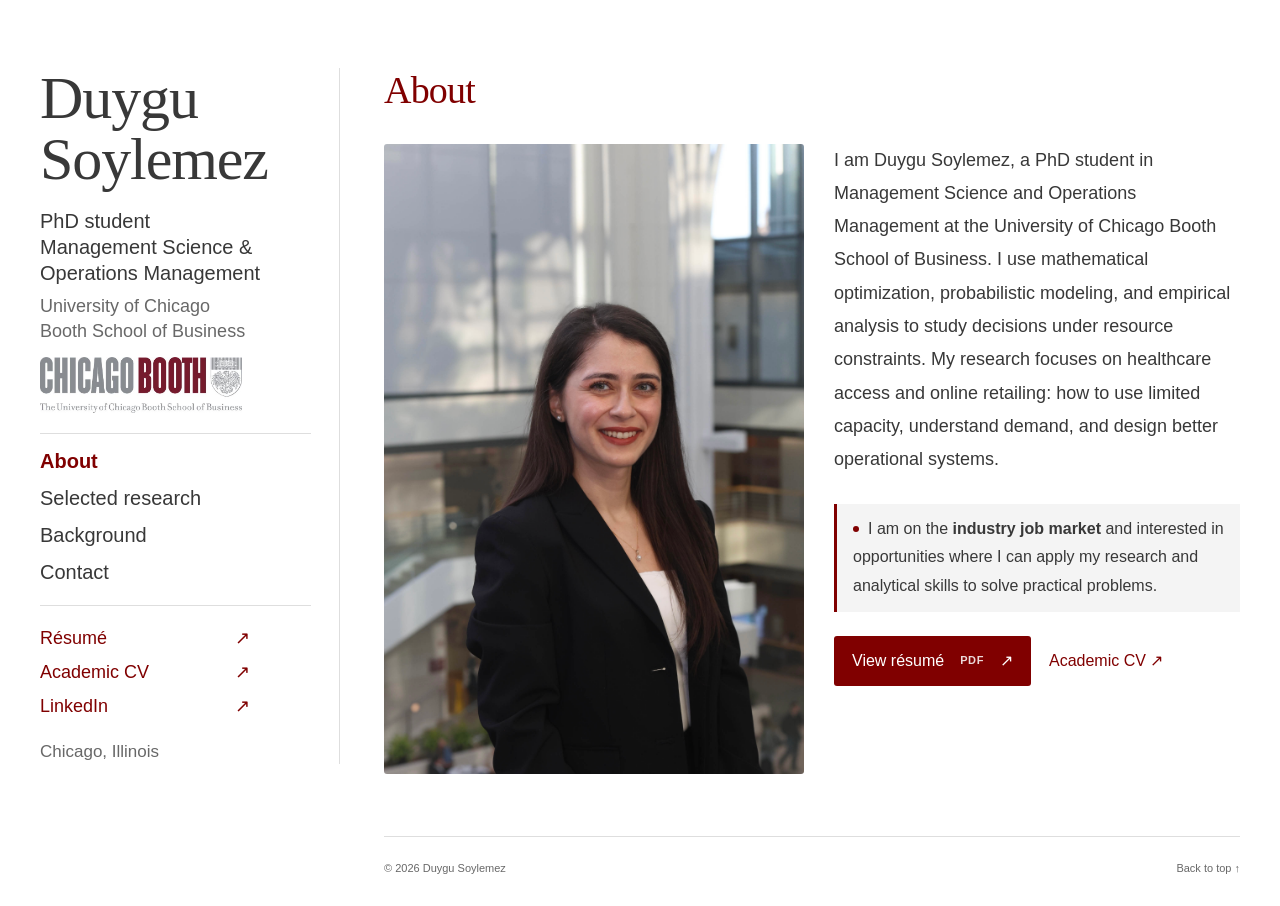
==== index.html @ d3eda1b7 "Add files via upload Publish personal website" ====
<!doctype html>
<html lang="en">
<head>
  <meta charset="utf-8">
  <meta name="viewport" content="width=device-width, initial-scale=1">
  <meta name="description" content="Duygu Soylemez is a PhD student at Chicago Booth working on data-driven optimization, healthcare operations, and online retailing. Open to industry opportunities that draw on research and analytical skills.">
  <meta name="theme-color" content="#800000">
  <title>Duygu Soylemez | Chicago Booth</title>
  <link rel="icon" type="image/svg+xml" href="data:image/svg+xml,%3Csvg xmlns='http://www.w3.org/2000/svg' viewBox='0 0 64 64'%3E%3Crect width='64' height='64' rx='12' fill='%23800000'/%3E%3Ctext x='32' y='43' font-family='Georgia,serif' font-size='35' text-anchor='middle' fill='white'%3ED%3C/text%3E%3C/svg%3E">
  <link rel="stylesheet" href="styles.css">
</head>
<body id="top">
  <a class="skip-link" href="#main">Skip to content</a>
  <div class="layout">
    <aside class="sidebar" aria-label="Profile and navigation">
      <a class="wordmark" href="index.html">Duygu <br>Soylemez</a>
      <p class="affiliation">PhD student <br>Management Science &amp; <br>Operations Management</p>
      <p class="institution">University of Chicago <br>Booth School of Business</p>
      <img class="booth-logo" src="boothlogo.jpg" alt="University of Chicago Booth School of Business logo" width="735" height="203">
      <nav aria-label="Main navigation">
        <a href="index.html" aria-current="page">About</a>
        <a href="research.html">Selected research</a>
        <a href="background.html">Background</a>
        <a href="contact.html">Contact</a>
      </nav>
      <div class="sidebar-links">
        <a href="cv/resume.pdf">Résumé <span aria-hidden="true">↗</span><span class="sr-only"> (PDF)</span></a>
        <a href="cv/academic_cv.pdf">Academic CV <span aria-hidden="true">↗</span><span class="sr-only"> (PDF)</span></a>
        <a href="https://www.linkedin.com/in/dsoylemez">LinkedIn <span aria-hidden="true">↗</span></a>
      </div>
      <p class="location">Chicago, Illinois</p>
    </aside>

    <main id="main">
      <section class="about" id="about" aria-labelledby="about-title">
        <h1 class="page-title" id="about-title">About</h1>
        <div class="about-profile">
          <img class="portrait" src="DuyguSoylemez-060_Rotus_Dogal.jpg" alt="Duygu Soylemez" width="2000" height="3000" fetchpriority="high">
          <div class="about-copy">
            <p>I am Duygu Soylemez, a PhD student in Management Science and Operations Management at the University of Chicago Booth School of Business. I use mathematical optimization, probabilistic modeling, and empirical analysis to study decisions under resource constraints. My research focuses on healthcare access and online retailing: how to use limited capacity, understand demand, and design better operational systems.</p>
            <p class="job-market"><span class="status-dot" aria-hidden="true"></span>I am on the <strong>industry job market</strong> and interested in opportunities where I can apply my research and analytical skills to solve practical problems.</p>
            <div class="actions">
              <a class="button" href="cv/resume.pdf">View résumé <span class="file-type">PDF</span><span aria-hidden="true">↗</span></a>
              <a class="text-link" href="cv/academic_cv.pdf">Academic CV <span aria-hidden="true">↗</span><span class="sr-only"> (PDF)</span></a>
            </div>
          </div>
        </div>
      </section>
      <footer><span>© 2026 Duygu Soylemez</span><a href="#top">Back to top ↑</a></footer>
    </main>
  </div>
</body>
</html>
---- styles.css ----
:root {
  color-scheme:light;
  --paper:#ffffff;
  --ink:#383838;
  --muted:#686868;
  --accent:#800000;
  --line:#dedede;
  --wash:#f4f4f4;
  --serif:Georgia,'Times New Roman',serif;
  --sans:-apple-system,BlinkMacSystemFont,'Segoe UI',sans-serif
}
* {
  box-sizing:border-box
}
html {
  scroll-behavior:smooth;
  scroll-padding-top:38px
}
body {
  margin:0;
  background:var(--paper);
  color:var(--ink);
  font-family:var(--sans);
  font-size:16px;
  line-height:1.75;
  -webkit-font-smoothing:antialiased
}
a {
  color:var(--accent);
  text-decoration-thickness:1px;
  text-underline-offset:4px
}
a:hover {
  text-decoration:underline
}
a:focus-visible,summary:focus-visible {
  outline:3px solid var(--accent);
  outline-offset:5px;
  border-radius:2px
}
p {
  margin:0 0 18px
}
strong {
  font-weight:600
}
h1,h2,h3,h4 {
  margin:0;
  color:var(--ink)
}
h1,h2,h3 {
  font-family:var(--serif);
  font-weight:400
}
h1 {
  font-size:clamp(35px,3.8vw,49px);
  line-height:1.15;
  letter-spacing:-1.5px;
  margin:0 0 28px
}
h2 {
  font-size:29px;
  line-height:1.3;
  letter-spacing:-.65px
}
h3 {
  font-size:25px;
  line-height:1.3;
  letter-spacing:-.4px;
  margin:12px 0 16px
}
.layout {
  display:grid;
  grid-template-columns:300px minmax(0,1fr);
  gap:44px;
  max-width:1480px;
  padding:68px 40px 0;
  margin:auto
}
.sidebar {
  position:sticky;
  top:62px;
  align-self:start;
  padding-right:28px;
  border-right:1px solid var(--line)
}
.wordmark {
  display:block;
  color:var(--ink);
  font-family:var(--serif);
  font-size:60px;
  line-height:1.02;
  letter-spacing:-1.1px;
  text-decoration:none
}
.wordmark:hover {
  text-decoration:none
}
.affiliation {
  font-size:20px;
  line-height:1.3;
  margin:18px 0 8px
}
.institution {
  font-size:18px;
  color:var(--muted);
  line-height:1.35;
  margin-bottom:0
}
.booth-logo {
  display:block;
  width:202px;
  max-width:100%;
  height:auto;
  margin-top:14px
}
.sidebar nav {
  display:grid;
  gap:5px;
  margin:20px 0;
  padding:14px 0;
  border-top:1px solid var(--line);
  border-bottom:1px solid var(--line)
}
.sidebar nav a {
  width:fit-content;
  min-height:32px;
  color:var(--ink);
  font-size:20px;
  line-height:1.35;
  text-decoration:none
}
.sidebar nav a:hover {
  color:var(--accent);
  text-decoration:underline
}
.sidebar nav a[aria-current="page"] {
  color:var(--accent);
  font-weight:600
}
.sidebar-links {
  display:grid;
  gap:6px
}
.sidebar-links a {
  font-size:18px;
  line-height:1.4;
  text-decoration:none;
  display:flex;
  justify-content:space-between;
  max-width:210px;
  min-height:28px
}
.sidebar-links a:hover {
  text-decoration:underline
}
.location {
  margin:18px 0 0;
  font-size:17px;
  line-height:1.4;
  color:var(--muted)
}
main {
  min-width:0
}
.eyebrow {
  font-size:11px;
  font-weight:600;
  letter-spacing:2.5px;
  color:var(--accent);
  margin:0 0 24px
}
.intro {
  font-size:18px;
  line-height:1.7
}
.job-market {
  font-size:16px;
  line-height:1.8;
  border-left:3px solid var(--accent);
  padding:11px 16px;
  margin:27px 0 23px;
  background:var(--wash)
}
.status-dot {
  display:inline-block;
  width:6px;
  height:6px;
  border-radius:50%;
  background:var(--accent);
  margin-right:9px;
  vertical-align:2px
}
.actions {
  display:flex;
  align-items:center;
  flex-wrap:wrap;
  gap:24px;
  margin-top:24px
}
.button {
  display:inline-flex;
  align-items:center;
  gap:16px;
  background:var(--accent);
  color:white;
  padding:11px 18px;
  font-size:16px;
  min-height:46px;
  border-radius:3px;
  text-decoration:none
}
.button:hover {
  background:#650000;
  text-decoration:none
}
.file-type {
  font-size:11px;
  font-weight:600;
  letter-spacing:.6px;
  opacity:.85
}
.text-link {
  font-size:16px;
  text-decoration:none
}
.text-link:hover {
  text-decoration:underline
}
section {
  scroll-margin-top:32px
}
section+section {
  margin-top:65px
}
.about {
  padding-top:0
}
.page-title {
  color:var(--accent);
  font-size:38px;
  line-height:1.2;
  letter-spacing:-.8px;
  margin:0 0 30px
}
.section-heading .page-title {
  margin:0
}
.about-profile {
  display:grid;
  grid-template-columns:420px minmax(0,1fr);
  align-items:start;
  gap:30px
}
.portrait {
  display:block;
  width:100%;
  height:auto;
  border-radius:3px
}
.about-copy {
  min-width:0
}
.about-copy > p:not(.job-market) {
  font-size:18px;
  line-height:1.85;
  margin:0
}
.about-copy .actions {
  gap:12px 18px
}
.section-heading {
  display:flex;
  justify-content:space-between;
  align-items:baseline;
  gap:18px;
  border-bottom:1px solid var(--ink);
  padding-bottom:16px;
  margin-bottom:0
}
.section-heading>span {
  font-size:11px;
  letter-spacing:1px;
  color:var(--muted)
}
.project {
  padding:29px 0 32px;
  border-bottom:1px solid var(--line)
}
.project:last-child {
  padding-bottom:0;
  border-bottom:0
}
.project-meta {
  display:flex;
  align-items:baseline;
  gap:12px;
  justify-content:space-between;
  flex-wrap:wrap;
  font-size:10px;
  line-height:1.6;
  color:var(--muted)
}
.project-meta>span:first-child {
  font-weight:600;
  letter-spacing:1.4px;
  color:var(--accent)
}
.project-meta .project-category,.background-heading {
  font-size:29px;
  line-height:1.3;
  letter-spacing:0;
  color:var(--accent);
  margin:0
}
.project p {
  font-size:15px;
  line-height:1.8;
  margin-bottom:14px
}
.paper-entry {
  display:flex;
  flex-wrap:wrap;
  align-items:center;
  gap:24px 28px;
  border-left:3px solid var(--accent);
  padding:4px 0 4px 18px;
  margin:22px 0 26px
}
.paper-copy {
  flex:1 1 320px;
  min-width:0
}
.paper-icon {
  display:block;
  flex:0 0 200px;
  width:200px;
  max-width:100%;
  height:200px;
  object-fit:contain
}
.paper-entry .paper-type {
  color:var(--accent);
  font-size:12px;
  font-weight:600;
  letter-spacing:1px;
  text-transform:uppercase;
  margin:0 0 8px
}
.paper-entry h4 {
  font-family:var(--serif);
  font-size:23px;
  line-height:1.4;
  font-weight:400;
  margin:0 0 9px
}
.paper-entry .paper-authors {
  margin:0 0 3px
}
.paper-entry .paper-status {
  color:var(--muted);
  font-size:14px;
  margin:0
}
.paper-entry .paper-link {
  font-size:14px;
  margin:10px 0 0
}
.research-presentations {
  margin:24px 0
}
.research-presentations h4,.related-commentary h4 {
  font-size:14px;
  font-weight:600;
  margin:0 0 8px
}
.research-presentations ul {
  margin:0;
  padding-left:20px;
  font-size:14px;
  line-height:1.8
}
.related-commentary {
  border-top:1px solid var(--line);
  margin-top:22px;
  padding-top:18px
}
.related-commentary p {
  font-size:14px;
  margin:0 0 6px
}
.related-commentary .commentary-credit {
  color:var(--muted);
  font-size:13px
}
.related-commentary p:last-child {
  margin-bottom:0
}
.methods {
  display:flex;
  flex-wrap:wrap;
  gap:7px 9px;
  list-style:none;
  padding:0;
  margin:20px 0 21px
}
.methods li {
  font-size:11px;
  line-height:1.5;
  border:1px solid var(--line);
  border-radius:3px;
  padding:4px 8px;
  color:var(--muted)
}
details {
  margin-top:14px
}
summary {
  list-style:none;
  cursor:pointer;
  display:flex;
  align-items:center;
  justify-content:space-between;
  color:var(--accent);
  font-size:13px;
  min-height:36px;
  width:100%;
  max-width:286px
}
summary::-webkit-details-marker {
  display:none
}
summary span {
  font-size:18px;
  line-height:1
}
details[open] summary span {
  transform:rotate(45deg)
}
.detail-body {
  padding:15px 0 2px
}
.detail-body p {
  font-size:14px
}
.research-note {
  color:var(--muted);
  font-size:12px!important
}
.background-grid {
  display:grid;
  grid-template-columns:1fr 1fr;
  gap:38px;
  margin-top:28px
}
.background-heading {
  margin-bottom:22px
}
.education-item {
  margin-bottom:25px
}
.education-date {
  font-size:12px;
  letter-spacing:1px;
  color:var(--muted);
  margin:0 0 6px
}
.education-item h3 {
  margin:0 0 12px
}
.education-item p:not(.education-date) {
  font-size:15px;
  line-height:1.8;
  margin-bottom:6px
}
.muted {
  color:var(--muted)
}
.toolkit {
  margin:0
}
.toolkit dt {
  font-family:var(--serif);
  font-size:25px;
  font-weight:400;
  line-height:1.3;
  letter-spacing:-.4px;
  margin-bottom:12px
}
.toolkit dd {
  font-size:15px;
  margin:0 0 24px;
  line-height:1.8
}
.experience-note {
  border-top:1px solid var(--line);
  padding-top:25px;
  margin-top:7px
}
.experience-note p {
  font-size:15px;
  line-height:1.8;
  margin-bottom:0
}
.contact .section-heading {
  margin-bottom:28px
}
.contact .contact-intro {
  font-size:22px;
  line-height:1.7;
  max-width:850px;
  margin:0 0 36px
}
.contact-links {
  margin:0;
  border-top:1px solid var(--line)
}
.contact-item {
  display:flex;
  flex-wrap:wrap;
  align-items:baseline;
  gap:12px 32px;
  padding:28px 0;
  border-bottom:1px solid var(--line)
}
.contact-item dt {
  flex:0 1 190px;
  font-family:var(--serif);
  font-size:26px;
  line-height:1.3
}
.contact-item dd {
  flex:1 1 360px;
  min-width:0;
  margin:0
}
.contact-links a {
  display:inline-block;
  max-width:100%;
  font-size:24px;
  line-height:1.5;
  overflow-wrap:anywhere;
  text-decoration:none;
  min-height:44px
}
.contact-links a:hover {
  text-decoration:underline
}
.contact-links span {
  margin-left:6px
}
footer {
  display:flex;
  justify-content:space-between;
  gap:20px;
  border-top:1px solid var(--line);
  margin-top:62px;
  padding:22px 0 28px;
  font-size:11px;
  color:var(--muted)
}
footer a {
  color:var(--muted);
  text-decoration:none
}
.skip-link {
  position:fixed;
  left:16px;
  top:-90px;
  z-index:10;
  background:var(--paper);
  padding:10px 20px;
  border:1px solid var(--accent)
}
.skip-link:focus {
  top:12px
}
.sr-only {
  position:absolute;
  width:1px;
  height:1px;
  padding:0;
  margin:-1px;
  overflow:hidden;
  clip:rect(0,0,0,0);
  white-space:nowrap;
  border:0
}
@media(min-width:1500px) {
  .layout {
    padding-top:83px;
    gap:64px
  }
  .sidebar {
    top:77px
  }
}
@media(max-width:1200px) {
  .background-grid {
    grid-template-columns:1fr
  }
  .about-profile {
    grid-template-columns:1fr;
    gap:24px
  }
  .portrait {
    width:420px;
    max-width:100%
  }
}
@media(max-width:950px) {
  .layout {
    grid-template-columns:250px minmax(0,1fr);
    gap:30px;
    padding:48px 30px 0
  }
  .sidebar {
    padding-right:20px;
    top:44px
  }
  .wordmark {
    font-size:54px
  }
  .affiliation {
    font-size:19px
  }
  .institution {
    font-size:17px
  }
  .background-grid {
    gap:25px
  }
  .project-meta {
    display:grid;
    gap:4px
  }
  h1 {
    font-size:39px
  }
}
@media(max-width:700px) {
  .about-copy > p:not(.job-market) {
    font-size:17px;
    line-height:1.8
  }
  .page-title {
    font-size:34px;
    margin-bottom:24px
  }
  html {
    scroll-padding-top:20px
  }
  .layout {
    display:block;
    padding:28px 23px 0;
    max-width:none
  }
  .sidebar {
    position:static;
    padding:0;
    border:0
  }
  .wordmark {
    font-size:52px;
    line-height:1.08
  }
  .wordmark br {
    display:none
  }
  .wordmark br:after {
    content:' '
  }
  .wordmark {
    word-spacing:1px
  }
  .affiliation {
    margin:12px 0 6px;
    font-size:17px;
    line-height:1.35
  }
  .affiliation br {
    display:none
  }
  .affiliation br:after {
    content:' · '
  }
  .affiliation br:first-of-type {
    display:initial
  }
  .institution {
    font-size:17px;
    margin-bottom:0
  }
  .institution br {
    display:none
  }
  .institution br:after {
    content:' '
  }
  .sidebar nav {
    display:flex;
    gap:8px 22px;
    flex-wrap:wrap;
    margin:20px 0 23px;
    padding:11px 0
  }
  .sidebar nav a {
    font-size:17px;
    min-height:27px;
    display:flex;
    align-items:center
  }
  .sidebar-links,.location {
    display:none
  }
  .eyebrow {
    font-size:10px;
    margin-bottom:19px;
    letter-spacing:2px
  }
  h1 {
    font-size:37px;
    letter-spacing:-1.2px;
    margin-bottom:23px
  }
  .intro {
    font-size:16px
  }
  .about>p:not(.eyebrow):not(.job-market) {
    font-size:15px;
    line-height:1.8
  }
  .job-market {
    font-size:15px;
    margin-top:23px;
    padding:10px 13px
  }
  .actions {
    gap:20px
  }
  .button,.text-link {
    font-size:15px
  }
  section+section {
    margin-top:47px
  }
  h2 {
    font-size:27px
  }
  h3 {
    font-size:24px
  }
  .project {
    padding:24px 0 26px
  }
  .paper-entry {
    gap:20px
  }
  .paper-icon {
    flex-basis:160px;
    width:160px;
    height:160px
  }
  .project p {
    font-size:14px
  }
  .project-meta {
    font-size:9px
  }
  .project-meta .project-category,.background-heading {
    font-size:26px
  }
  .background-grid {
    grid-template-columns:1fr;
    gap:14px;
    margin-top:25px
  }
  .education-item {
    margin-bottom:24px
  }
  .toolkit {
    display:block
  }
  .toolkit dt {
    font-size:24px
  }
  .education-item p:not(.education-date),.toolkit dd,.experience-note p {
    font-size:14px
  }
  .background-heading {
    margin-bottom:18px
  }
  .experience-note {
    margin-top:6px
  }
  .contact .contact-intro {
    font-size:19px;
    margin-bottom:28px
  }
  .contact-item {
    display:block;
    padding:23px 0
  }
  .contact-item dt {
    font-size:24px;
    margin-bottom:10px
  }
  .contact-links a {
    font-size:20px
  }
  footer {
    margin-top:42px;
    font-size:10px
  }
}
@media(max-height:1000px) {
  .sidebar {
    position:static
  }
}
@media(prefers-reduced-motion:reduce) {
  html {
    scroll-behavior:auto
  }
}
@media print {
  body {
    background:white;
    font-size:11pt
  }
  .layout {
    display:block;
    padding:0;
    max-width:none
  }
  .sidebar {
    position:static;
    border:0;
    padding:0
  }
  .wordmark {
    font-size:36pt
  }
  .affiliation,.institution {
    font-size:10pt
  }
  .sidebar nav,.sidebar-links,.location,.actions,.methods,summary,footer,.skip-link {
    display:none
  }
  main {
    margin-top:24pt
  }
  .eyebrow {
    display:none
  }
  h1 {
    font-size:24pt
  }
  section+section {
    margin-top:28pt
  }
  .project {
    break-inside:avoid
  }
  .project-meta {
    font-size:9pt
  }
  .contact-links a {
    color:black
  }
}
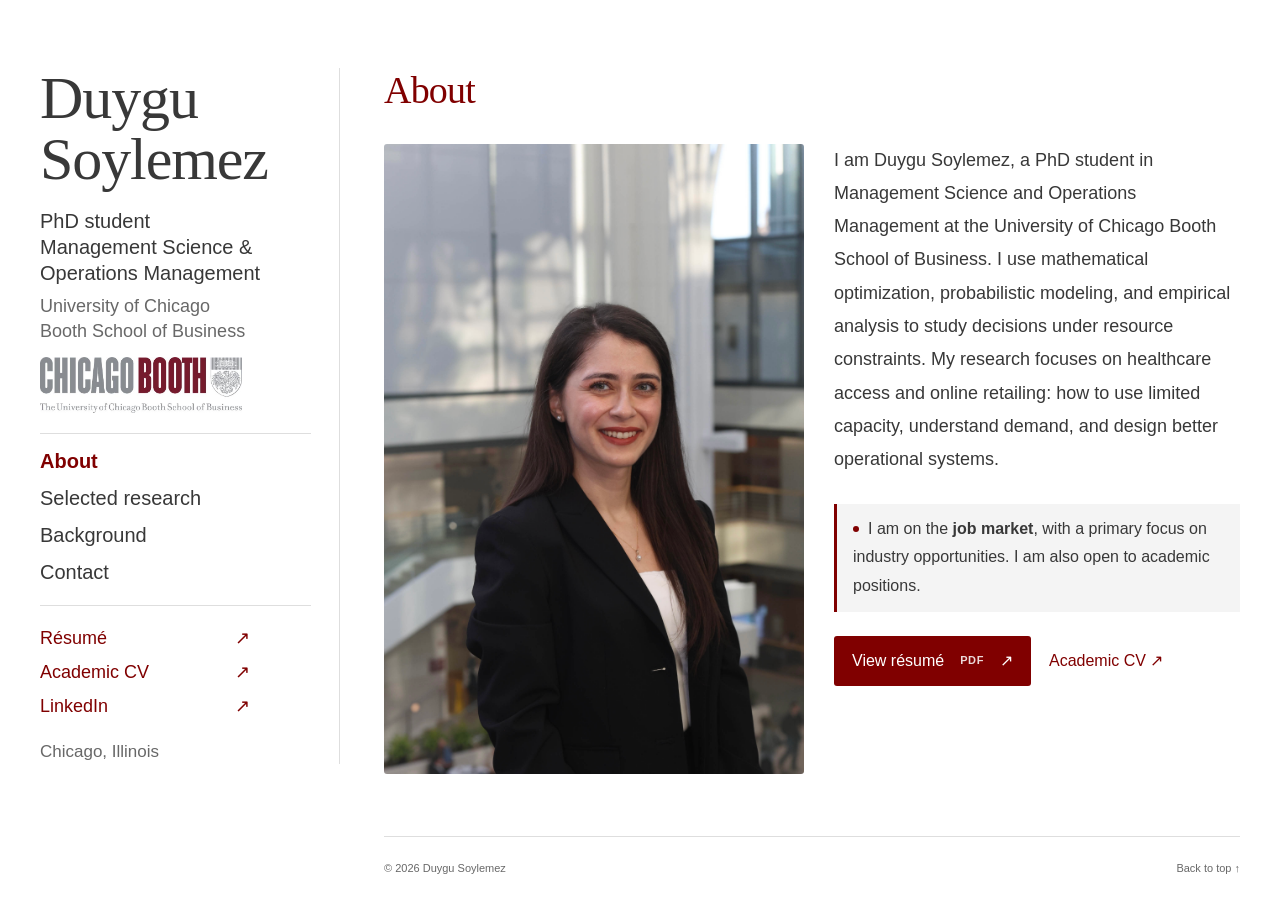
==== commit 8596b8f9: "Add files via upload" ====
--- a/index.html
+++ b/index.html
@@ -3,7 +3,7 @@
 <head>
   <meta charset="utf-8">
   <meta name="viewport" content="width=device-width, initial-scale=1">
-  <meta name="description" content="Duygu Soylemez is a PhD student at Chicago Booth working on data-driven optimization, healthcare operations, and online retailing. Open to industry opportunities that draw on research and analytical skills.">
+  <meta name="description" content="Duygu Soylemez is a PhD student at Chicago Booth working on data-driven optimization, healthcare operations, and online retailing. Primarily exploring industry opportunities, while also open to academic positions.">
   <meta name="theme-color" content="#800000">
   <title>Duygu Soylemez | Chicago Booth</title>
   <link rel="icon" type="image/svg+xml" href="data:image/svg+xml,%3Csvg xmlns='http://www.w3.org/2000/svg' viewBox='0 0 64 64'%3E%3Crect width='64' height='64' rx='12' fill='%23800000'/%3E%3Ctext x='32' y='43' font-family='Georgia,serif' font-size='35' text-anchor='middle' fill='white'%3ED%3C/text%3E%3C/svg%3E">
@@ -38,7 +38,7 @@
           <img class="portrait" src="DuyguSoylemez-060_Rotus_Dogal.jpg" alt="Duygu Soylemez" width="2000" height="3000" fetchpriority="high">
           <div class="about-copy">
             <p>I am Duygu Soylemez, a PhD student in Management Science and Operations Management at the University of Chicago Booth School of Business. I use mathematical optimization, probabilistic modeling, and empirical analysis to study decisions under resource constraints. My research focuses on healthcare access and online retailing: how to use limited capacity, understand demand, and design better operational systems.</p>
-            <p class="job-market"><span class="status-dot" aria-hidden="true"></span>I am on the <strong>industry job market</strong> and interested in opportunities where I can apply my research and analytical skills to solve practical problems.</p>
+            <p class="job-market"><span class="status-dot" aria-hidden="true"></span>I am on the <strong>job market</strong>, with a primary focus on industry opportunities. I am also open to academic positions.</p>
             <div class="actions">
               <a class="button" href="cv/resume.pdf">View résumé <span class="file-type">PDF</span><span aria-hidden="true">↗</span></a>
               <a class="text-link" href="cv/academic_cv.pdf">Academic CV <span aria-hidden="true">↗</span><span class="sr-only"> (PDF)</span></a>
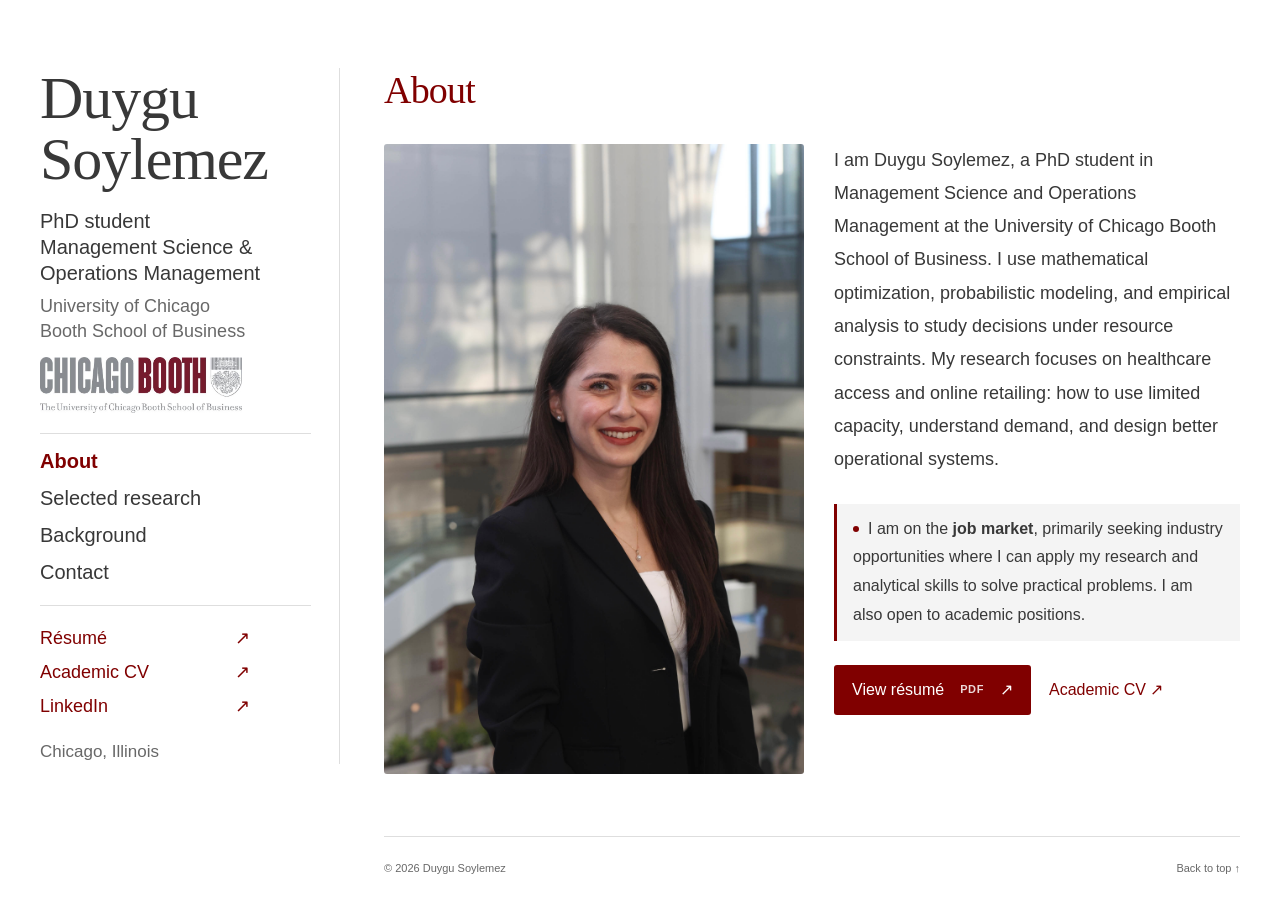
==== commit 61ca077c: "Add files via upload" ====
--- a/index.html
+++ b/index.html
@@ -38,7 +38,7 @@
           <img class="portrait" src="DuyguSoylemez-060_Rotus_Dogal.jpg" alt="Duygu Soylemez" width="2000" height="3000" fetchpriority="high">
           <div class="about-copy">
             <p>I am Duygu Soylemez, a PhD student in Management Science and Operations Management at the University of Chicago Booth School of Business. I use mathematical optimization, probabilistic modeling, and empirical analysis to study decisions under resource constraints. My research focuses on healthcare access and online retailing: how to use limited capacity, understand demand, and design better operational systems.</p>
-            <p class="job-market"><span class="status-dot" aria-hidden="true"></span>I am on the <strong>job market</strong>, with a primary focus on industry opportunities. I am also open to academic positions.</p>
+            <p class="job-market"><span class="status-dot" aria-hidden="true"></span>I am on the <strong>job market</strong>, primarily seeking industry opportunities where I can apply my research and analytical skills to solve practical problems. I am also open to academic positions.</p>
             <div class="actions">
               <a class="button" href="cv/resume.pdf">View résumé <span class="file-type">PDF</span><span aria-hidden="true">↗</span></a>
               <a class="text-link" href="cv/academic_cv.pdf">Academic CV <span aria-hidden="true">↗</span><span class="sr-only"> (PDF)</span></a>
